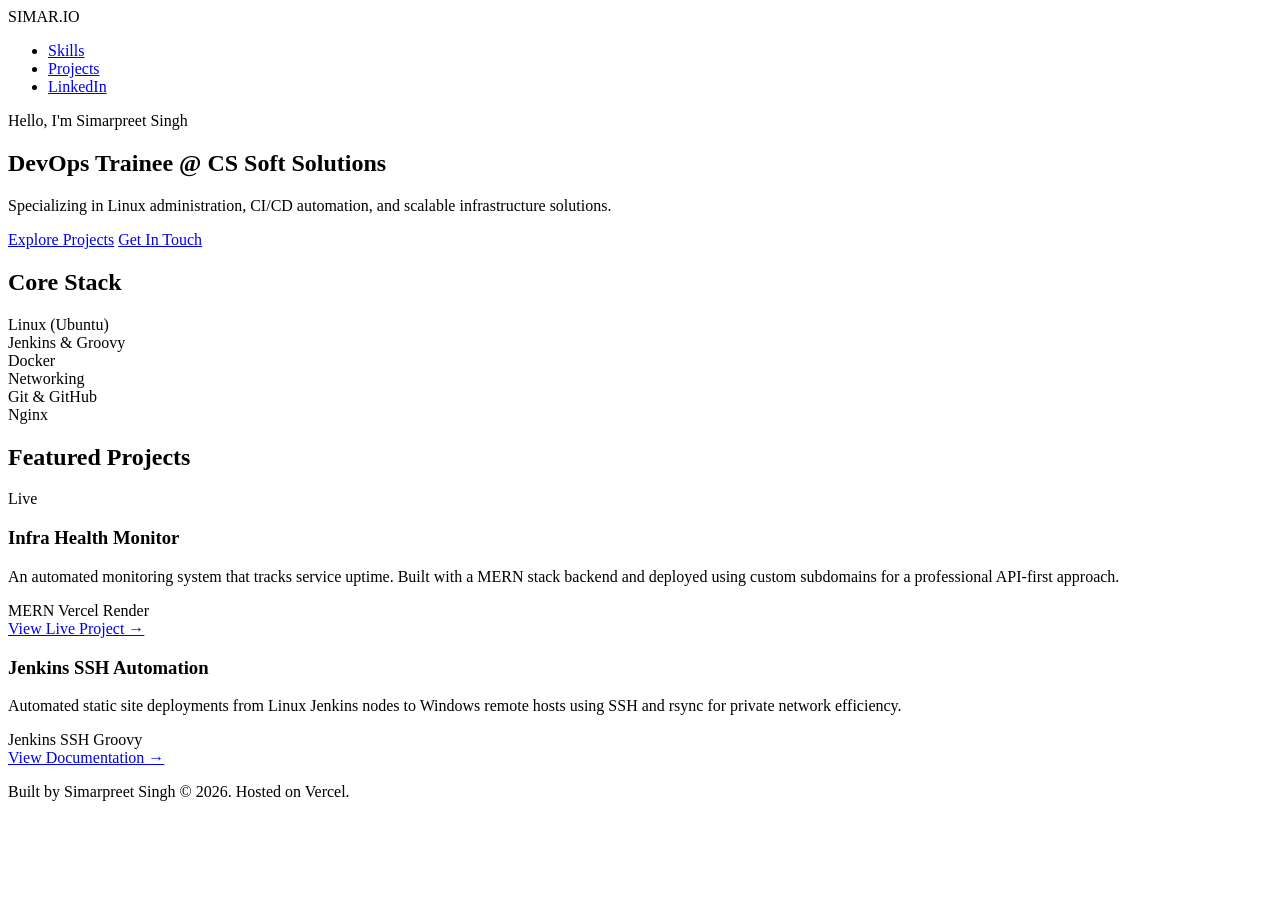
==== index.html @ c09a68d9 "added html file" ====
<!DOCTYPE html>
<html lang="en">
<head>
    <meta charset="UTF-8">
    <meta name="viewport" content="width=device-width, initial-scale=1.0">
    <title>Simarpreet Singh | DevOps Trainee</title>
    <link href="https://fonts.googleapis.com/css2?family=Lexend:wght@300;400;600&display=swap" rel="stylesheet">
    <link rel="stylesheet" href="style.css">
</head>
<body>

    <header>
        <nav>
            <div class="logo">SIMAR<span>.IO</span></div>
            <ul>
                <li><a href="#skills">Skills</a></li>
                <li><a href="#projects">Projects</a></li>
                <li><a href="https://www.linkedin.com/in/simarpreet-singh-49931b2b8/" target="_blank">LinkedIn</a></li>
            </ul>
        </nav>
    </header>

    <section id="hero">
        <div class="hero-content">
            <p class="pre-title">Hello, I'm Simarpreet Singh</p>
            <h1>DevOps Trainee @ <span>CS Soft Solutions</span></h1>
            <p class="description">Specializing in Linux administration, CI/CD automation, and scalable infrastructure solutions.</p>
            <div class="hero-btns">
                <a href="#projects" class="btn">Explore Projects</a>
                <a href="mailto:your-email@example.com" class="btn secondary">Get In Touch</a>
            </div>
        </div>
    </section>

    <section id="skills">
        <h2>Core Stack</h2>
        <div class="skills-container">
            <div class="skill-tag">Linux (Ubuntu)</div>
            <div class="skill-tag">Jenkins & Groovy</div>
            <div class="skill-tag">Docker</div>
            <div class="skill-tag">Networking</div>
            <div class="skill-tag">Git & GitHub</div>
            <div class="skill-tag">Nginx</div>
        </div>
    </section>

    <section id="projects">
        <h2>Featured Projects</h2>
        <div class="project-grid">
            <div class="project-card">
                <div class="status-badge">Live</div>
                <h3>Infra Health Monitor</h3>
                <p>An automated monitoring system that tracks service uptime. Built with a MERN stack backend and deployed using custom subdomains for a professional API-first approach.</p>
                <div class="tech-stack">
                    <span>MERN</span> <span>Vercel</span> <span>Render</span>
                </div>
                <a href="https://monitor.simarpreet.in" class="project-link" target="_blank">View Live Project →</a>
            </div>

            <div class="project-card">
                <h3>Jenkins SSH Automation</h3>
                <p>Automated static site deployments from Linux Jenkins nodes to Windows remote hosts using SSH and rsync for private network efficiency.</p>
                <div class="tech-stack">
                    <span>Jenkins</span> <span>SSH</span> <span>Groovy</span>
                </div>
                <a href="#" class="project-link">View Documentation →</a>
            </div>
        </div>
    </section>

    <footer>
        <p>Built by Simarpreet Singh &copy; 2026. Hosted on Vercel.</p>
    </footer>

</body>
</html>
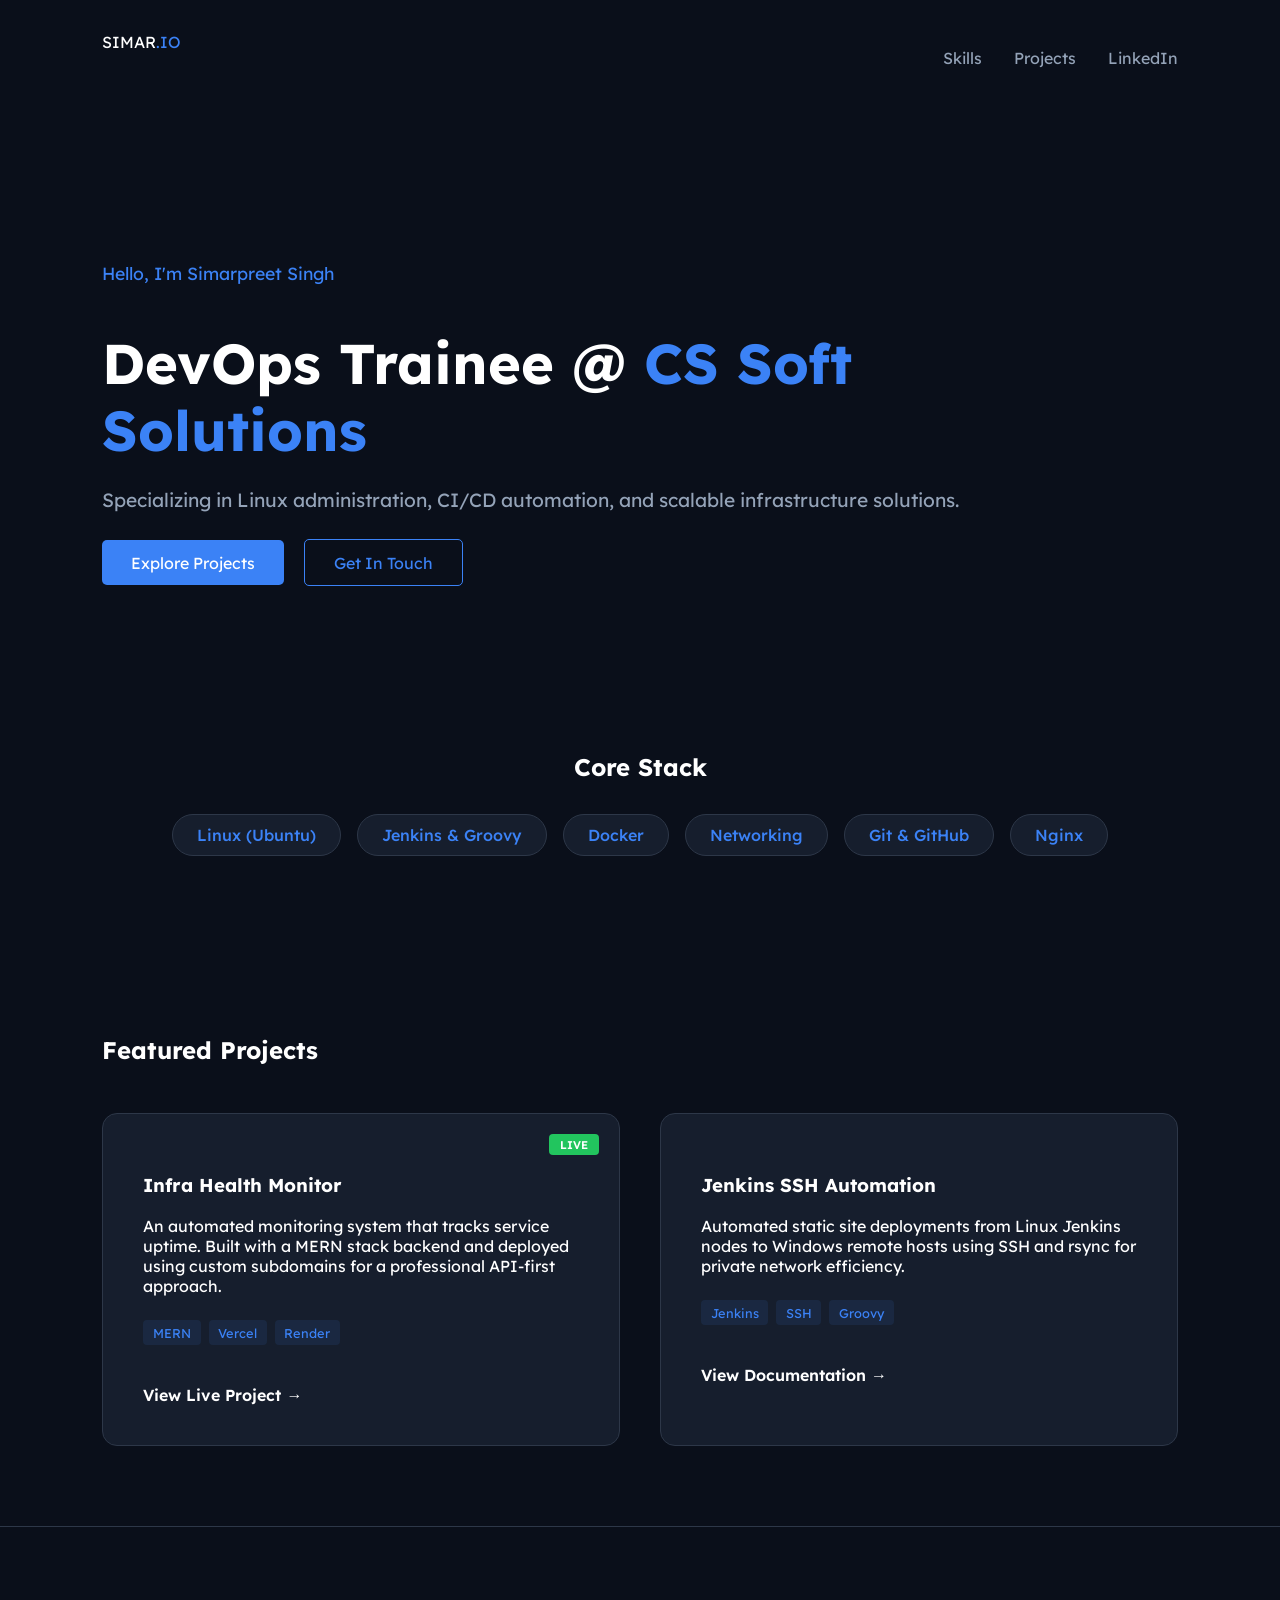
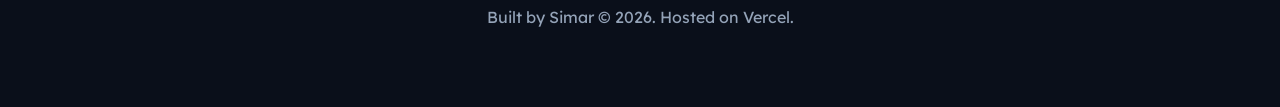
==== commit 476cdf27: "edit file to be responsive" ====
--- a/index.html
+++ b/index.html
@@ -20,56 +20,58 @@
         </nav>
     </header>
 
-    <section id="hero">
-        <div class="hero-content">
-            <p class="pre-title">Hello, I'm Simarpreet Singh</p>
-            <h1>DevOps Trainee @ <span>CS Soft Solutions</span></h1>
-            <p class="description">Specializing in Linux administration, CI/CD automation, and scalable infrastructure solutions.</p>
-            <div class="hero-btns">
-                <a href="#projects" class="btn">Explore Projects</a>
-                <a href="mailto:your-email@example.com" class="btn secondary">Get In Touch</a>
+    <main>
+        <section id="hero">
+            <div class="hero-content">
+                <p class="pre-title">Hello, I'm Simarpreet Singh</p>
+                <h1>DevOps Trainee @ <span>CS Soft Solutions</span></h1>
+                <p class="description">Specializing in Linux administration, CI/CD automation, and scalable infrastructure solutions.</p>
+                <div class="hero-btns">
+                    <a href="#projects" class="btn">Explore Projects</a>
+                    <a href="mailto:simar@simarpreet.in" class="btn secondary">Get In Touch</a>
+                </div>
             </div>
-        </div>
-    </section>
+        </section>
 
-    <section id="skills">
-        <h2>Core Stack</h2>
-        <div class="skills-container">
-            <div class="skill-tag">Linux (Ubuntu)</div>
-            <div class="skill-tag">Jenkins & Groovy</div>
-            <div class="skill-tag">Docker</div>
-            <div class="skill-tag">Networking</div>
-            <div class="skill-tag">Git & GitHub</div>
-            <div class="skill-tag">Nginx</div>
-        </div>
-    </section>
+        <section id="skills">
+            <h2>Core Stack</h2>
+            <div class="skills-container">
+                <div class="skill-tag">Linux (Ubuntu)</div>
+                <div class="skill-tag">Jenkins & Groovy</div>
+                <div class="skill-tag">Docker</div>
+                <div class="skill-tag">Networking</div>
+                <div class="skill-tag">Git & GitHub</div>
+                <div class="skill-tag">Nginx</div>
+            </div>
+        </section>
 
-    <section id="projects">
-        <h2>Featured Projects</h2>
-        <div class="project-grid">
-            <div class="project-card">
-                <div class="status-badge">Live</div>
-                <h3>Infra Health Monitor</h3>
-                <p>An automated monitoring system that tracks service uptime. Built with a MERN stack backend and deployed using custom subdomains for a professional API-first approach.</p>
-                <div class="tech-stack">
-                    <span>MERN</span> <span>Vercel</span> <span>Render</span>
+        <section id="projects">
+            <h2>Featured Projects</h2>
+            <div class="project-grid">
+                <div class="project-card">
+                    <div class="status-badge">Live</div>
+                    <h3>Infra Health Monitor</h3>
+                    <p>An automated monitoring system that tracks service uptime. Built with a MERN stack backend and deployed using custom subdomains for a professional API-first approach.</p>
+                    <div class="tech-stack">
+                        <span>MERN</span> <span>Vercel</span> <span>Render</span>
+                    </div>
+                    <a href="https://monitor.simarpreet.in" class="project-link" target="_blank">View Live Project →</a>
                 </div>
-                <a href="https://monitor.simarpreet.in" class="project-link" target="_blank">View Live Project →</a>
+
+                <div class="project-card">
+                    <h3>Jenkins SSH Automation</h3>
+                    <p>Automated static site deployments from Linux Jenkins nodes to Windows remote hosts using SSH and rsync for private network efficiency.</p>
+                    <div class="tech-stack">
+                        <span>Jenkins</span> <span>SSH</span> <span>Groovy</span>
+                    </div>
+                    <a href="#" class="project-link">View Documentation →</a>
+                </div>
             </div>
-
-            <div class="project-card">
-                <h3>Jenkins SSH Automation</h3>
-                <p>Automated static site deployments from Linux Jenkins nodes to Windows remote hosts using SSH and rsync for private network efficiency.</p>
-                <div class="tech-stack">
-                    <span>Jenkins</span> <span>SSH</span> <span>Groovy</span>
-                </div>
-                <a href="#" class="project-link">View Documentation →</a>
-            </div>
-        </div>
-    </section>
+        </section>
+    </main>
 
     <footer>
-        <p>Built by Simarpreet Singh &copy; 2026. Hosted on Vercel.</p>
+        <p>Built by Simar &copy; 2026. Hosted on Vercel.</p>
     </footer>
 
 </body>
--- a/style.css
+++ b/style.css
@@ -0,0 +1,49 @@
+:root {
+    --bg-dark: #0a0f1a;
+    --card-bg: #161e2d;
+    --accent-blue: #3b82f6;
+    --text-white: #ffffff;
+    --text-gray: #94a3b8;
+    --font-main: 'Lexend', sans-serif;
+}
+
+body {
+    background-color: var(--bg-dark);
+    color: var(--text-white);
+    font-family: var(--font-main);
+    margin: 0;
+    scroll-behavior: smooth;
+}
+
+/* Nav & Hero tweaks */
+nav { display: flex; justify-content: space-between; padding: 2rem 8%; }
+.logo span { color: var(--accent-blue); }
+nav ul { display: flex; list-style: none; gap: 2rem; }
+nav ul a { text-decoration: none; color: var(--text-gray); }
+
+#hero { padding: 8rem 8% 5rem; text-align: left; max-width: 900px; }
+.pre-title { color: var(--accent-blue); font-size: 1.1rem; margin-bottom: 0.5rem; }
+h1 { font-size: 3.5rem; line-height: 1.2; margin-bottom: 1.5rem; }
+h1 span { color: var(--accent-blue); }
+.description { font-size: 1.2rem; color: var(--text-gray); margin-bottom: 2.5rem; }
+
+.btn { padding: 0.8rem 1.8rem; background: var(--accent-blue); color: white; text-decoration: none; border-radius: 5px; margin-right: 1rem; }
+.btn.secondary { background: transparent; border: 1px solid var(--accent-blue); color: var(--accent-blue); }
+
+/* Skills Section */
+#skills { padding: 5rem 8%; text-align: center; }
+.skills-container { display: flex; flex-wrap: wrap; justify-content: center; gap: 1rem; margin-top: 2rem; }
+.skill-tag { background: var(--card-bg); padding: 0.6rem 1.5rem; border: 1px solid #2d3748; border-radius: 30px; color: var(--accent-blue); font-weight: 500; }
+
+/* Projects Section */
+#projects { padding: 5rem 8%; }
+.project-grid { display: grid; grid-template-columns: repeat(auto-fit, minmax(320px, 1fr)); gap: 2.5rem; margin-top: 3rem; }
+.project-card { background: var(--card-bg); padding: 2.5rem; border-radius: 15px; border: 1px solid #2d3748; position: relative; transition: 0.3s; }
+.project-card:hover { border-color: var(--accent-blue); transform: translateY(-5px); }
+
+.status-badge { position: absolute; top: 20px; right: 20px; background: #22c55e; color: white; padding: 0.2rem 0.7rem; border-radius: 4px; font-size: 0.7rem; text-transform: uppercase; font-weight: 600; }
+.tech-stack { margin: 1.5rem 0; display: flex; gap: 0.5rem; }
+.tech-stack span { font-size: 0.8rem; color: var(--accent-blue); background: rgba(59, 130, 246, 0.1); padding: 0.3rem 0.6rem; border-radius: 4px; }
+.project-link { text-decoration: none; color: white; font-weight: 600; display: inline-block; margin-top: 1rem; }
+
+footer { padding: 4rem; text-align: center; color: var(--text-gray); border-top: 1px solid #2d3748; }
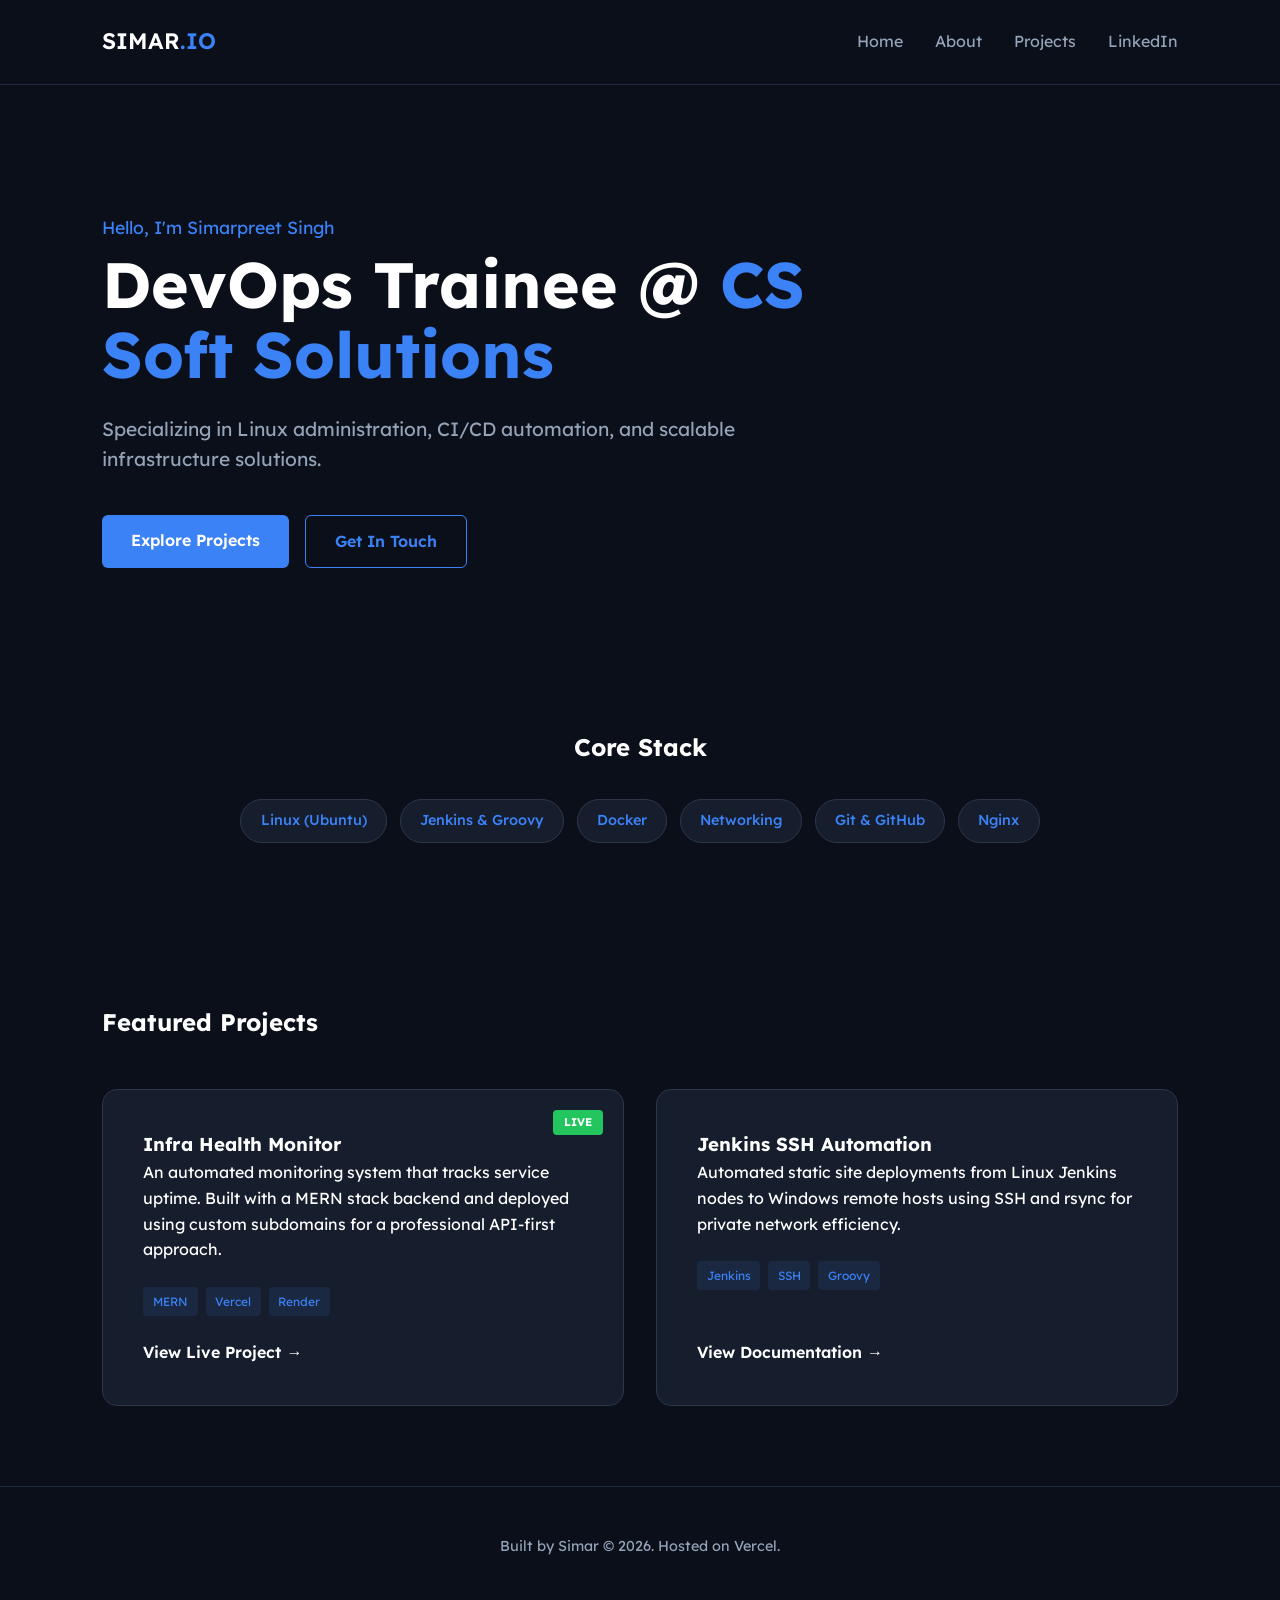
==== commit 5c9661b0: "updated html file" ====
--- a/index.html
+++ b/index.html
@@ -9,17 +9,26 @@
 </head>
 <body>
 
-    <header>
-        <nav>
-            <div class="logo">SIMAR<span>.IO</span></div>
-            <ul>
-                <li><a href="#skills">Skills</a></li>
-                <li><a href="#projects">Projects</a></li>
-                <li><a href="https://www.linkedin.com/in/simarpreet-singh-49931b2b8/" target="_blank">LinkedIn</a></li>
-            </ul>
-        </nav>
-    </header>
+<header>
+    <nav>
+        <div class="logo">SIMAR<span>.IO</span></div>
+        
+        <div class="menu-toggle" id="mobile-menu">
+            <span class="bar"></span>
+            <span class="bar.bar-middle"></span>
+            <span class="bar"></span>
+        </div>
 
+        <ul class="nav-list">
+            <li><a href="index.html">Home</a></li>
+            <li><a href="about.html">About</a></li>
+            <li><a href="projects.html">Projects</a></li>
+            <li><a href="https://linkedin.com/in/yourprofile" target="_blank">LinkedIn</a></li>
+        </ul>
+    </nav>
+</header>    
+
+        
     <main>
         <section id="hero">
             <div class="hero-content">
--- a/style.css
+++ b/style.css
@@ -7,43 +7,236 @@
     --font-main: 'Lexend', sans-serif;
 }
 
+* {
+    box-sizing: border-box;
+    margin: 0;
+    padding: 0;
+}
+
 body {
     background-color: var(--bg-dark);
     color: var(--text-white);
     font-family: var(--font-main);
-    margin: 0;
+    line-height: 1.6;
     scroll-behavior: smooth;
-}
-
-/* Nav & Hero tweaks */
-nav { display: flex; justify-content: space-between; padding: 2rem 8%; }
+    overflow-x: hidden; /* Prevents horizontal scrolling on mobile */
+}
+
+/* --- Navigation --- */
+header {
+    width: 100%;
+    border-bottom: 1px solid #1e293b;
+}
+
+nav {
+    display: flex;
+    justify-content: space-between;
+    align-items: center;
+    padding: 1.5rem 8%;
+}
+
+.logo {
+    font-size: 1.4rem;
+    font-weight: 600;
+}
+
 .logo span { color: var(--accent-blue); }
-nav ul { display: flex; list-style: none; gap: 2rem; }
-nav ul a { text-decoration: none; color: var(--text-gray); }
-
-#hero { padding: 8rem 8% 5rem; text-align: left; max-width: 900px; }
-.pre-title { color: var(--accent-blue); font-size: 1.1rem; margin-bottom: 0.5rem; }
-h1 { font-size: 3.5rem; line-height: 1.2; margin-bottom: 1.5rem; }
+
+nav ul {
+    display: flex;
+    list-style: none;
+    gap: 2rem;
+}
+
+nav ul a {
+    text-decoration: none;
+    color: var(--text-gray);
+    font-weight: 400;
+    transition: 0.3s;
+}
+
+nav ul a:hover { color: var(--accent-blue); }
+
+/* --- Hero Section --- */
+#hero {
+    padding: 8rem 8% 5rem;
+    max-width: 1000px;
+}
+
+.pre-title {
+    color: var(--accent-blue);
+    font-size: 1.1rem;
+    margin-bottom: 0.5rem;
+}
+
+h1 {
+    font-size: clamp(2.5rem, 8vw, 4rem); /* Fluid typography: scales with screen size */
+    line-height: 1.1;
+    margin-bottom: 1.5rem;
+}
+
 h1 span { color: var(--accent-blue); }
-.description { font-size: 1.2rem; color: var(--text-gray); margin-bottom: 2.5rem; }
-
-.btn { padding: 0.8rem 1.8rem; background: var(--accent-blue); color: white; text-decoration: none; border-radius: 5px; margin-right: 1rem; }
-.btn.secondary { background: transparent; border: 1px solid var(--accent-blue); color: var(--accent-blue); }
-
-/* Skills Section */
+
+.description {
+    font-size: 1.2rem;
+    color: var(--text-gray);
+    margin-bottom: 2.5rem;
+    max-width: 700px;
+}
+
+.hero-btns {
+    display: flex;
+    flex-wrap: wrap;
+    gap: 1rem;
+}
+
+.btn {
+    padding: 0.8rem 1.8rem;
+    background: var(--accent-blue);
+    color: white;
+    text-decoration: none;
+    border-radius: 6px;
+    font-weight: 600;
+    transition: 0.3s;
+    text-align: center;
+}
+
+.btn.secondary {
+    background: transparent;
+    border: 1px solid var(--accent-blue);
+    color: var(--accent-blue);
+}
+
+.btn:hover {
+    transform: translateY(-3px);
+    box-shadow: 0 10px 20px rgba(59, 130, 246, 0.2);
+}
+
+/* --- Skills Section --- */
 #skills { padding: 5rem 8%; text-align: center; }
-.skills-container { display: flex; flex-wrap: wrap; justify-content: center; gap: 1rem; margin-top: 2rem; }
-.skill-tag { background: var(--card-bg); padding: 0.6rem 1.5rem; border: 1px solid #2d3748; border-radius: 30px; color: var(--accent-blue); font-weight: 500; }
-
-/* Projects Section */
+
+.skills-container {
+    display: flex;
+    flex-wrap: wrap;
+    justify-content: center;
+    gap: 0.8rem;
+    margin-top: 2rem;
+}
+
+.skill-tag {
+    background: var(--card-bg);
+    padding: 0.6rem 1.2rem;
+    border: 1px solid #2d3748;
+    border-radius: 30px;
+    color: var(--accent-blue);
+    font-size: 0.9rem;
+    font-weight: 500;
+}
+
+/* --- Projects Section --- */
 #projects { padding: 5rem 8%; }
-.project-grid { display: grid; grid-template-columns: repeat(auto-fit, minmax(320px, 1fr)); gap: 2.5rem; margin-top: 3rem; }
-.project-card { background: var(--card-bg); padding: 2.5rem; border-radius: 15px; border: 1px solid #2d3748; position: relative; transition: 0.3s; }
-.project-card:hover { border-color: var(--accent-blue); transform: translateY(-5px); }
-
-.status-badge { position: absolute; top: 20px; right: 20px; background: #22c55e; color: white; padding: 0.2rem 0.7rem; border-radius: 4px; font-size: 0.7rem; text-transform: uppercase; font-weight: 600; }
-.tech-stack { margin: 1.5rem 0; display: flex; gap: 0.5rem; }
-.tech-stack span { font-size: 0.8rem; color: var(--accent-blue); background: rgba(59, 130, 246, 0.1); padding: 0.3rem 0.6rem; border-radius: 4px; }
-.project-link { text-decoration: none; color: white; font-weight: 600; display: inline-block; margin-top: 1rem; }
-
-footer { padding: 4rem; text-align: center; color: var(--text-gray); border-top: 1px solid #2d3748; }
+
+.project-grid {
+    display: grid;
+    grid-template-columns: repeat(auto-fit, minmax(300px, 1fr));
+    gap: 2rem;
+    margin-top: 3rem;
+}
+
+.project-card {
+    background: var(--card-bg);
+    padding: 2.5rem;
+    border-radius: 15px;
+    border: 1px solid #2d3748;
+    position: relative;
+    transition: 0.3s ease;
+    display: flex;
+    flex-direction: column;
+}
+
+.project-card:hover {
+    border-color: var(--accent-blue);
+    transform: translateY(-8px);
+}
+
+.status-badge {
+    position: absolute;
+    top: 20px;
+    right: 20px;
+    background: #22c55e;
+    color: white;
+    padding: 0.2rem 0.7rem;
+    border-radius: 4px;
+    font-size: 0.7rem;
+    text-transform: uppercase;
+    font-weight: 700;
+}
+
+.tech-stack {
+    margin: 1.5rem 0;
+    display: flex;
+    flex-wrap: wrap;
+    gap: 0.5rem;
+}
+
+.tech-stack span {
+    font-size: 0.75rem;
+    color: var(--accent-blue);
+    background: rgba(59, 130, 246, 0.1);
+    padding: 0.3rem 0.6rem;
+    border-radius: 4px;
+}
+
+.project-link {
+    text-decoration: none;
+    color: white;
+    font-weight: 600;
+    margin-top: auto; /* Pushes link to bottom of card */
+    transition: color 0.3s;
+}
+
+.project-link:hover { color: var(--accent-blue); }
+
+footer {
+    padding: 3rem 8%;
+    text-align: center;
+    color: var(--text-gray);
+    border-top: 1px solid #1e293b;
+    font-size: 0.9rem;
+}
+
+/* --- MOBILE RESPONSIVENESS (The "Magic" Part) --- */
+@media (max-width: 768px) {
+    nav {
+        flex-direction: column;
+        padding: 1.5rem 5%;
+        gap: 1.5rem;
+    }
+
+    nav ul {
+        gap: 1rem;
+        font-size: 0.9rem;
+    }
+
+    #hero {
+        padding: 5rem 5% 3rem;
+        text-align: center;
+    }
+
+    .hero-btns {
+        justify-content: center;
+    }
+
+    .btn {
+        width: 100%; /* Full width buttons for mobile thumbs */
+        margin-right: 0;
+    }
+
+    .project-grid {
+        grid-template-columns: 1fr; /* Single column for cards */
+    }
+
+    .project-card {
+        padding: 1.5rem;
+    }
+}
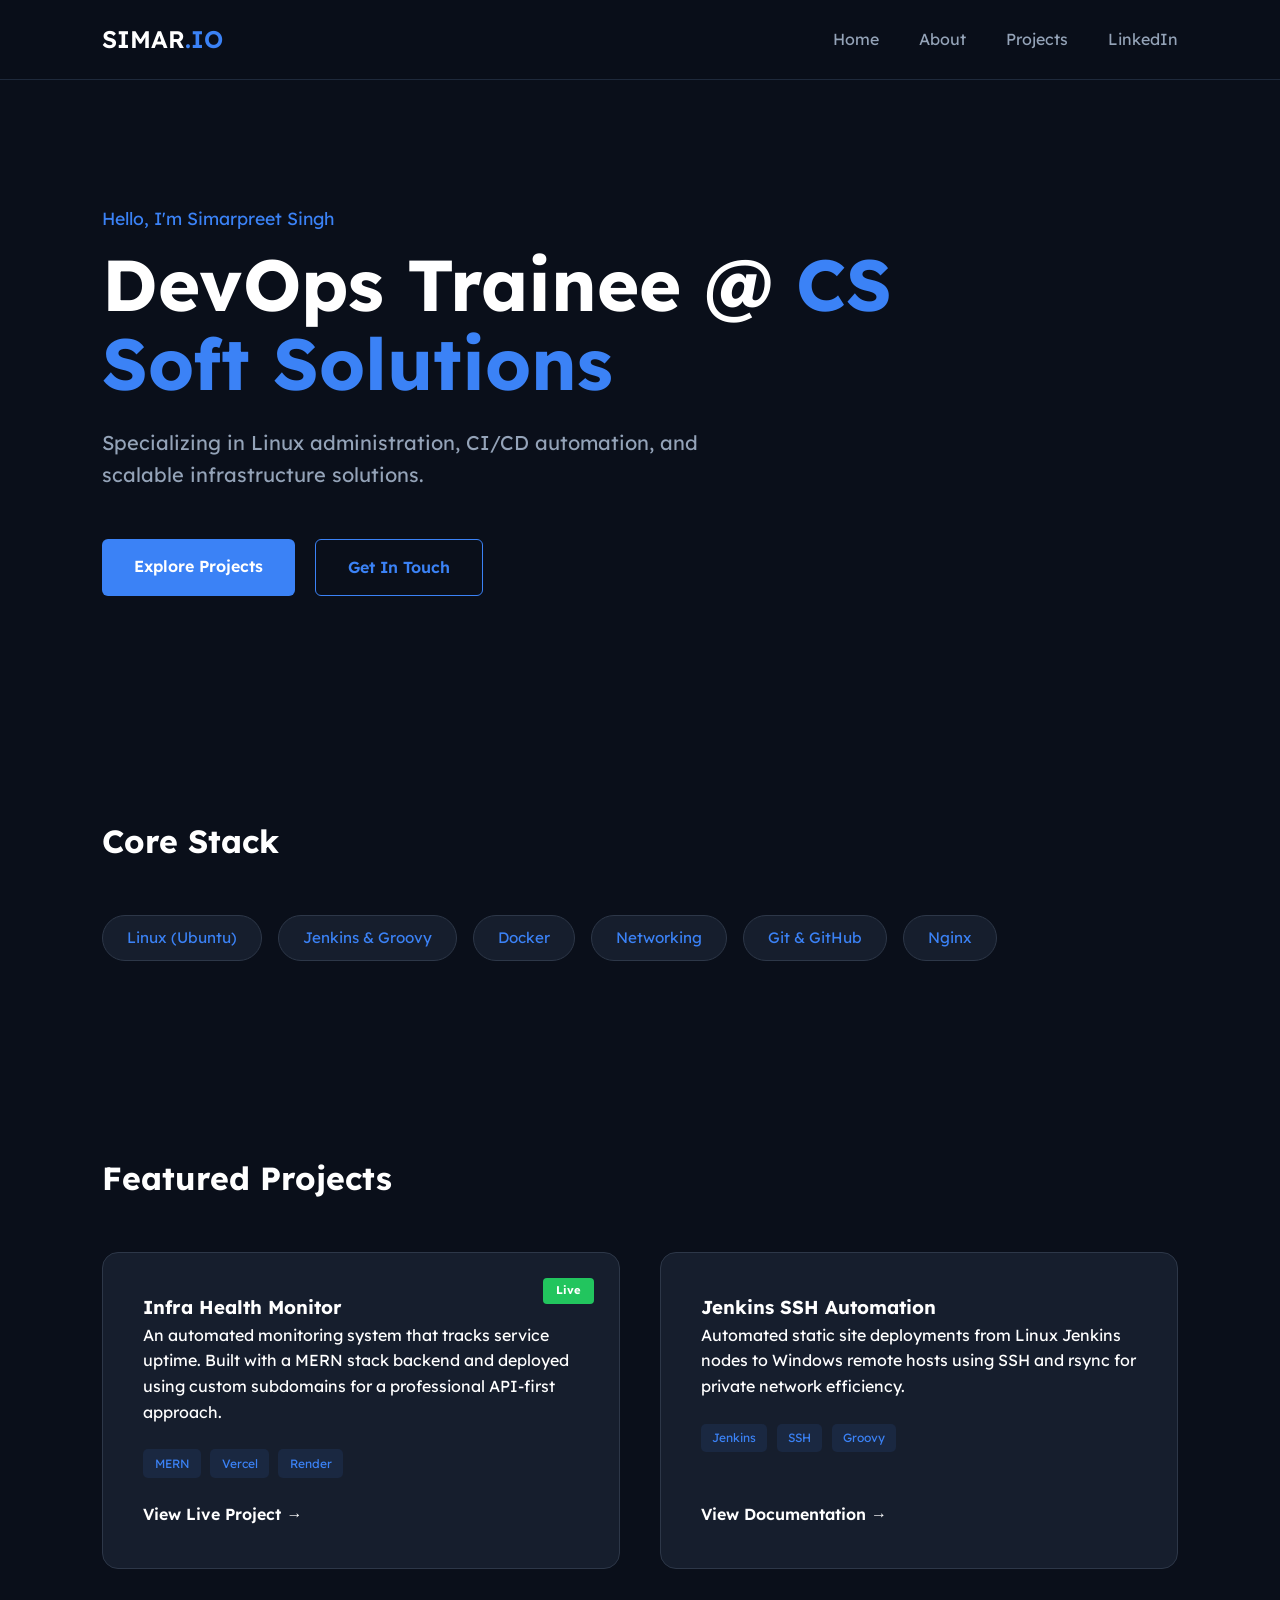
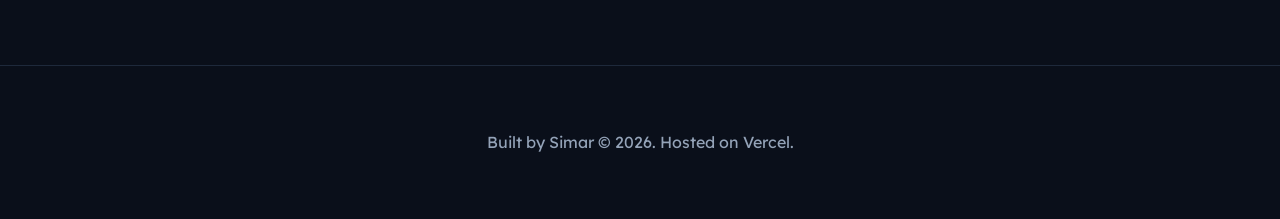
==== commit eef801e3: "enhanced the project" ====
--- a/index.html
+++ b/index.html
@@ -81,6 +81,7 @@
 
     <footer>
         <p>Built by Simar &copy; 2026. Hosted on Vercel.</p>
+<script src="script.js"></script>
     </footer>
 
 </body>
--- a/style.css
+++ b/style.css
@@ -1,3 +1,4 @@
+/* --- 1. VARIABLES & RESET --- */
 :root {
     --bg-dark: #0a0f1a;
     --card-bg: #161e2d;
@@ -5,6 +6,7 @@
     --text-white: #ffffff;
     --text-gray: #94a3b8;
     --font-main: 'Lexend', sans-serif;
+    --nav-height: 80px;
 }
 
 * {
@@ -19,85 +21,118 @@
     font-family: var(--font-main);
     line-height: 1.6;
     scroll-behavior: smooth;
-    overflow-x: hidden; /* Prevents horizontal scrolling on mobile */
-}
-
-/* --- Navigation --- */
+    overflow-x: hidden;
+}
+
+/* --- 2. NAVIGATION --- */
 header {
     width: 100%;
+    height: var(--nav-height);
+    background-color: rgba(10, 15, 26, 0.95);
+    backdrop-filter: blur(10px);
+    position: fixed;
+    top: 0;
+    z-index: 1000;
     border-bottom: 1px solid #1e293b;
+    display: flex;
+    align-items: center;
 }
 
 nav {
     display: flex;
     justify-content: space-between;
     align-items: center;
-    padding: 1.5rem 8%;
+    width: 100%;
+    padding: 0 8%;
 }
 
 .logo {
-    font-size: 1.4rem;
+    font-size: 1.5rem;
     font-weight: 600;
+    cursor: pointer;
 }
 
 .logo span { color: var(--accent-blue); }
 
-nav ul {
+.nav-list {
     display: flex;
     list-style: none;
-    gap: 2rem;
-}
-
-nav ul a {
+    gap: 2.5rem;
+}
+
+.nav-list a {
     text-decoration: none;
     color: var(--text-gray);
     font-weight: 400;
     transition: 0.3s;
 }
 
-nav ul a:hover { color: var(--accent-blue); }
-
-/* --- Hero Section --- */
+.nav-list a:hover { color: var(--accent-blue); }
+
+/* --- 3. MOBILE MENU TOGGLE --- */
+.menu-toggle {
+    display: none; /* Hidden on Desktop */
+    flex-direction: column;
+    cursor: pointer;
+    gap: 6px;
+    z-index: 1001;
+}
+
+.bar {
+    width: 28px;
+    height: 3px;
+    background-color: var(--text-white);
+    transition: 0.3s ease;
+    border-radius: 2px;
+}
+
+/* --- 4. HERO SECTION --- */
 #hero {
-    padding: 8rem 8% 5rem;
-    max-width: 1000px;
+    padding: calc(var(--nav-height) + 5rem) 8% 5rem;
+    min-height: 80vh;
+    display: flex;
+    flex-direction: column;
+    justify-content: center;
+    max-width: 1100px;
 }
 
 .pre-title {
     color: var(--accent-blue);
     font-size: 1.1rem;
-    margin-bottom: 0.5rem;
+    margin-bottom: 0.8rem;
+    font-weight: 400;
 }
 
 h1 {
-    font-size: clamp(2.5rem, 8vw, 4rem); /* Fluid typography: scales with screen size */
+    font-size: clamp(2.5rem, 8vw, 4.5rem);
     line-height: 1.1;
     margin-bottom: 1.5rem;
+    font-weight: 700;
 }
 
 h1 span { color: var(--accent-blue); }
 
 .description {
-    font-size: 1.2rem;
+    font-size: clamp(1rem, 2vw, 1.25rem);
     color: var(--text-gray);
-    margin-bottom: 2.5rem;
-    max-width: 700px;
+    margin-bottom: 3rem;
+    max-width: 650px;
 }
 
 .hero-btns {
     display: flex;
     flex-wrap: wrap;
-    gap: 1rem;
+    gap: 1.2rem;
 }
 
 .btn {
-    padding: 0.8rem 1.8rem;
+    padding: 0.9rem 2rem;
     background: var(--accent-blue);
     color: white;
     text-decoration: none;
     border-radius: 6px;
     font-weight: 600;
-    transition: 0.3s;
+    transition: all 0.3s ease;
     text-align: center;
 }
 
@@ -108,67 +143,65 @@
 }
 
 .btn:hover {
-    transform: translateY(-3px);
-    box-shadow: 0 10px 20px rgba(59, 130, 246, 0.2);
-}
-
-/* --- Skills Section --- */
-#skills { padding: 5rem 8%; text-align: center; }
+    transform: translateY(-4px);
+    box-shadow: 0 10px 25px rgba(59, 130, 246, 0.25);
+}
+
+/* --- 5. SKILLS & PROJECTS --- */
+#skills, #projects { padding: 6rem 8%; }
+
+h2 {
+    font-size: 2rem;
+    margin-bottom: 3rem;
+    position: relative;
+}
 
 .skills-container {
     display: flex;
     flex-wrap: wrap;
-    justify-content: center;
-    gap: 0.8rem;
-    margin-top: 2rem;
+    gap: 1rem;
 }
 
 .skill-tag {
     background: var(--card-bg);
-    padding: 0.6rem 1.2rem;
+    padding: 0.6rem 1.5rem;
     border: 1px solid #2d3748;
     border-radius: 30px;
     color: var(--accent-blue);
-    font-size: 0.9rem;
-    font-weight: 500;
-}
-
-/* --- Projects Section --- */
-#projects { padding: 5rem 8%; }
+    font-size: 0.95rem;
+}
 
 .project-grid {
     display: grid;
-    grid-template-columns: repeat(auto-fit, minmax(300px, 1fr));
-    gap: 2rem;
-    margin-top: 3rem;
+    grid-template-columns: repeat(auto-fit, minmax(320px, 1fr));
+    gap: 2.5rem;
 }
 
 .project-card {
     background: var(--card-bg);
     padding: 2.5rem;
-    border-radius: 15px;
+    border-radius: 16px;
     border: 1px solid #2d3748;
     position: relative;
-    transition: 0.3s ease;
+    transition: 0.4s ease;
     display: flex;
     flex-direction: column;
 }
 
 .project-card:hover {
     border-color: var(--accent-blue);
-    transform: translateY(-8px);
+    transform: translateY(-10px);
 }
 
 .status-badge {
     position: absolute;
-    top: 20px;
-    right: 20px;
+    top: 25px;
+    right: 25px;
     background: #22c55e;
     color: white;
-    padding: 0.2rem 0.7rem;
+    padding: 0.25rem 0.8rem;
     border-radius: 4px;
     font-size: 0.7rem;
-    text-transform: uppercase;
     font-weight: 700;
 }
 
@@ -176,50 +209,61 @@
     margin: 1.5rem 0;
     display: flex;
     flex-wrap: wrap;
-    gap: 0.5rem;
+    gap: 0.6rem;
 }
 
 .tech-stack span {
     font-size: 0.75rem;
     color: var(--accent-blue);
     background: rgba(59, 130, 246, 0.1);
-    padding: 0.3rem 0.6rem;
-    border-radius: 4px;
+    padding: 0.3rem 0.7rem;
+    border-radius: 5px;
 }
 
 .project-link {
     text-decoration: none;
     color: white;
     font-weight: 600;
-    margin-top: auto; /* Pushes link to bottom of card */
-    transition: color 0.3s;
-}
-
-.project-link:hover { color: var(--accent-blue); }
-
+    margin-top: auto;
+    display: flex;
+    align-items: center;
+    gap: 5px;
+}
+
+/* --- 6. FOOTER --- */
 footer {
-    padding: 3rem 8%;
+    padding: 4rem 8%;
     text-align: center;
     color: var(--text-gray);
     border-top: 1px solid #1e293b;
-    font-size: 0.9rem;
-}
-
-/* --- MOBILE RESPONSIVENESS (The "Magic" Part) --- */
+}
+
+/* --- 7. RESPONSIVE MEDIA QUERIES --- */
 @media (max-width: 768px) {
-    nav {
+    .menu-toggle {
+        display: flex; /* Show Hamburger on Mobile */
+    }
+
+    .nav-list {
+        position: fixed;
+        top: var(--nav-height);
+        left: -100%; /* Hidden off-screen */
+        width: 100%;
+        height: calc(100vh - var(--nav-height));
+        background-color: var(--bg-dark);
         flex-direction: column;
-        padding: 1.5rem 5%;
-        gap: 1.5rem;
-    }
-
-    nav ul {
-        gap: 1rem;
-        font-size: 0.9rem;
+        align-items: center;
+        padding-top: 4rem;
+        transition: 0.4s ease-in-out;
+        z-index: 999;
+    }
+
+    .nav-list.active {
+        left: 0; /* Slide in Menu */
     }
 
     #hero {
-        padding: 5rem 5% 3rem;
+        padding-top: 10rem;
         text-align: center;
     }
 
@@ -228,15 +272,10 @@
     }
 
     .btn {
-        width: 100%; /* Full width buttons for mobile thumbs */
-        margin-right: 0;
+        width: 100%;
     }
 
     .project-grid {
-        grid-template-columns: 1fr; /* Single column for cards */
-    }
-
-    .project-card {
-        padding: 1.5rem;
-    }
-}
+        grid-template-columns: 1fr;
+    }
+}
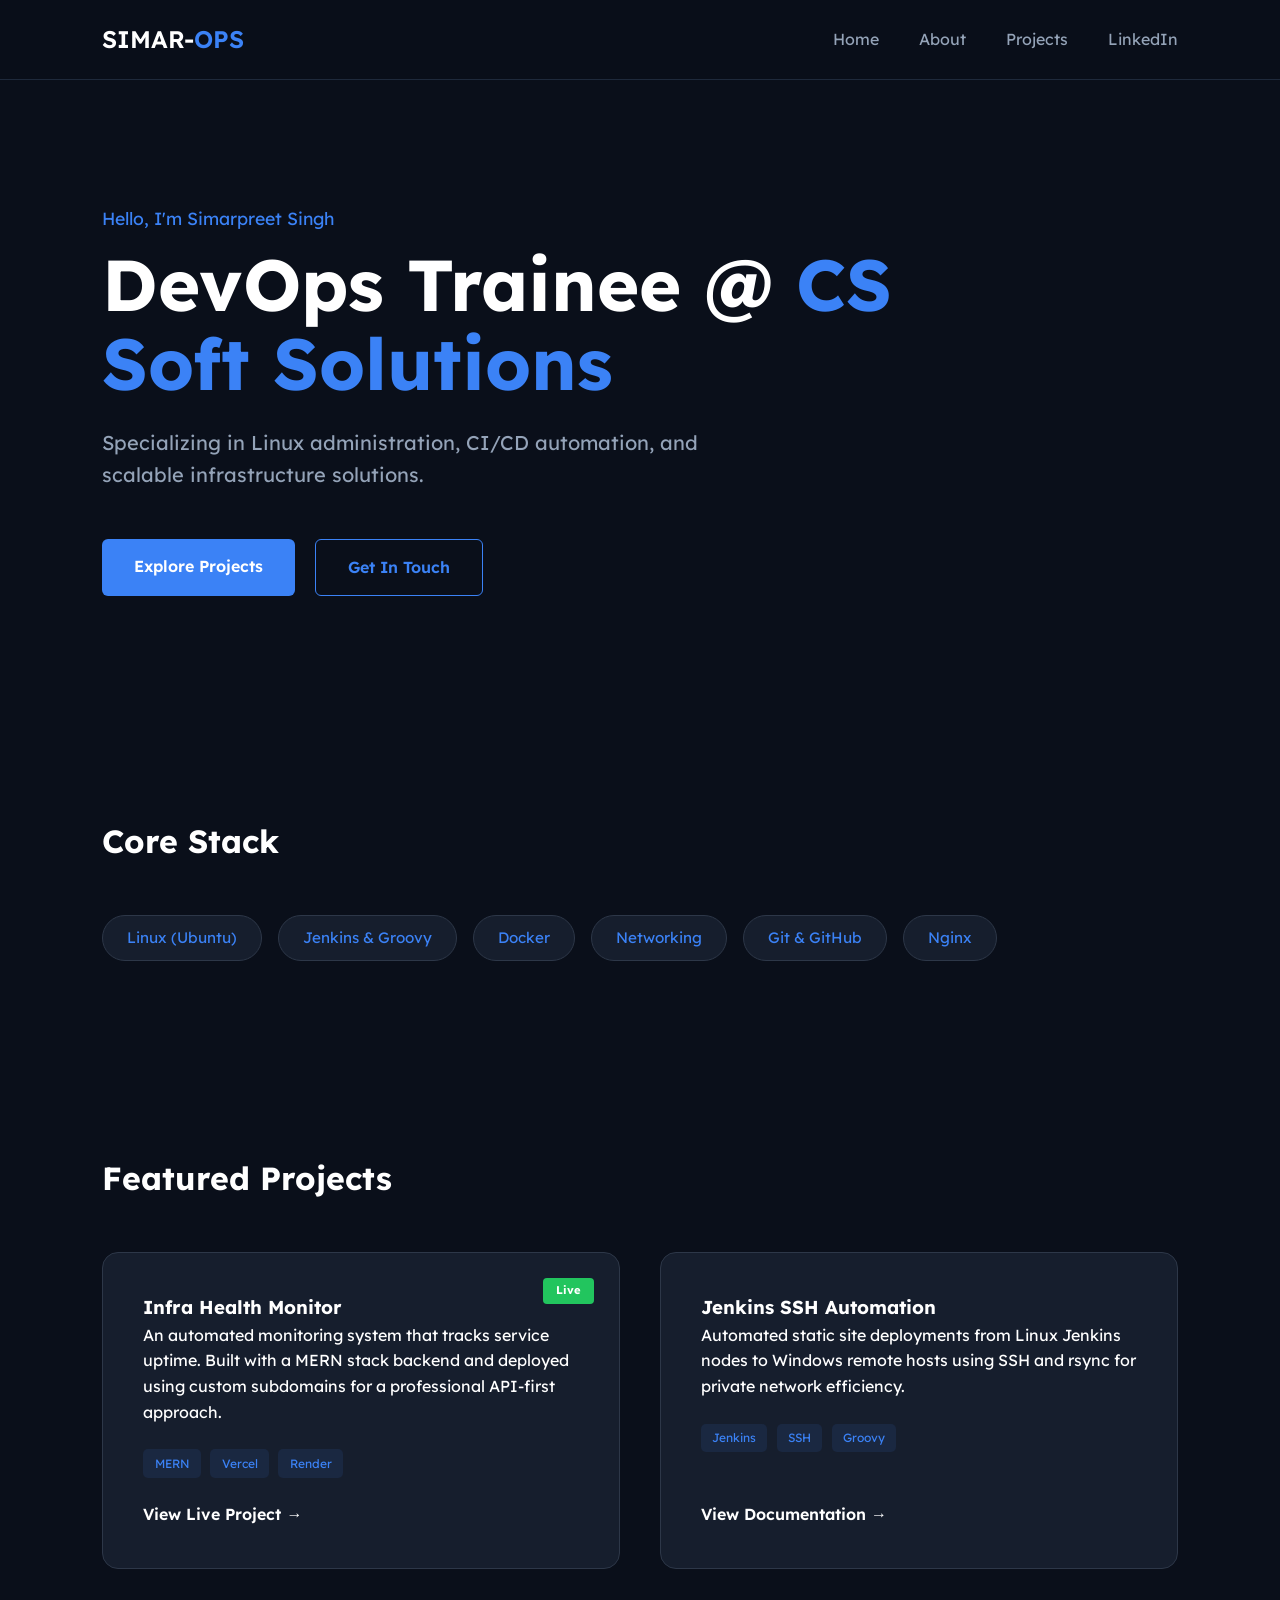
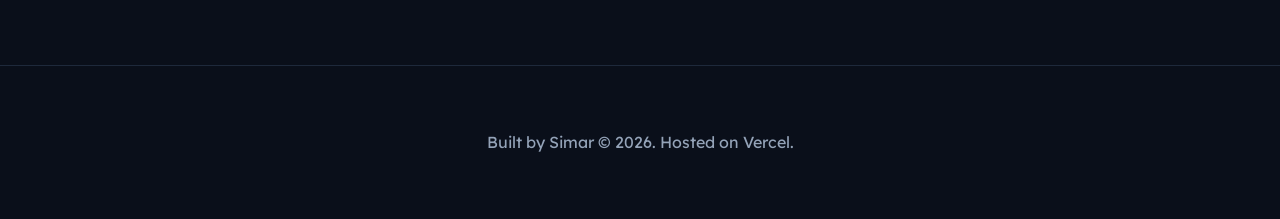
==== commit 9c408df8: "made changes to html file" ====
--- a/index.html
+++ b/index.html
@@ -11,8 +11,7 @@
 
 <header>
     <nav>
-        <div class="logo">SIMAR<span>.IO</span></div>
-        
+        <div class="logo">SIMAR-<span>OPS</span></div>        
         <div class="menu-toggle" id="mobile-menu">
             <span class="bar"></span>
             <span class="bar.bar-middle"></span>
@@ -23,7 +22,7 @@
             <li><a href="index.html">Home</a></li>
             <li><a href="about.html">About</a></li>
             <li><a href="projects.html">Projects</a></li>
-            <li><a href="https://linkedin.com/in/yourprofile" target="_blank">LinkedIn</a></li>
+            <li><a href="https://www.linkedin.com/in/simar-ops/" target="_blank" rel="noopener noreferrer">LinkedIn</a></li>
         </ul>
     </nav>
 </header>    
